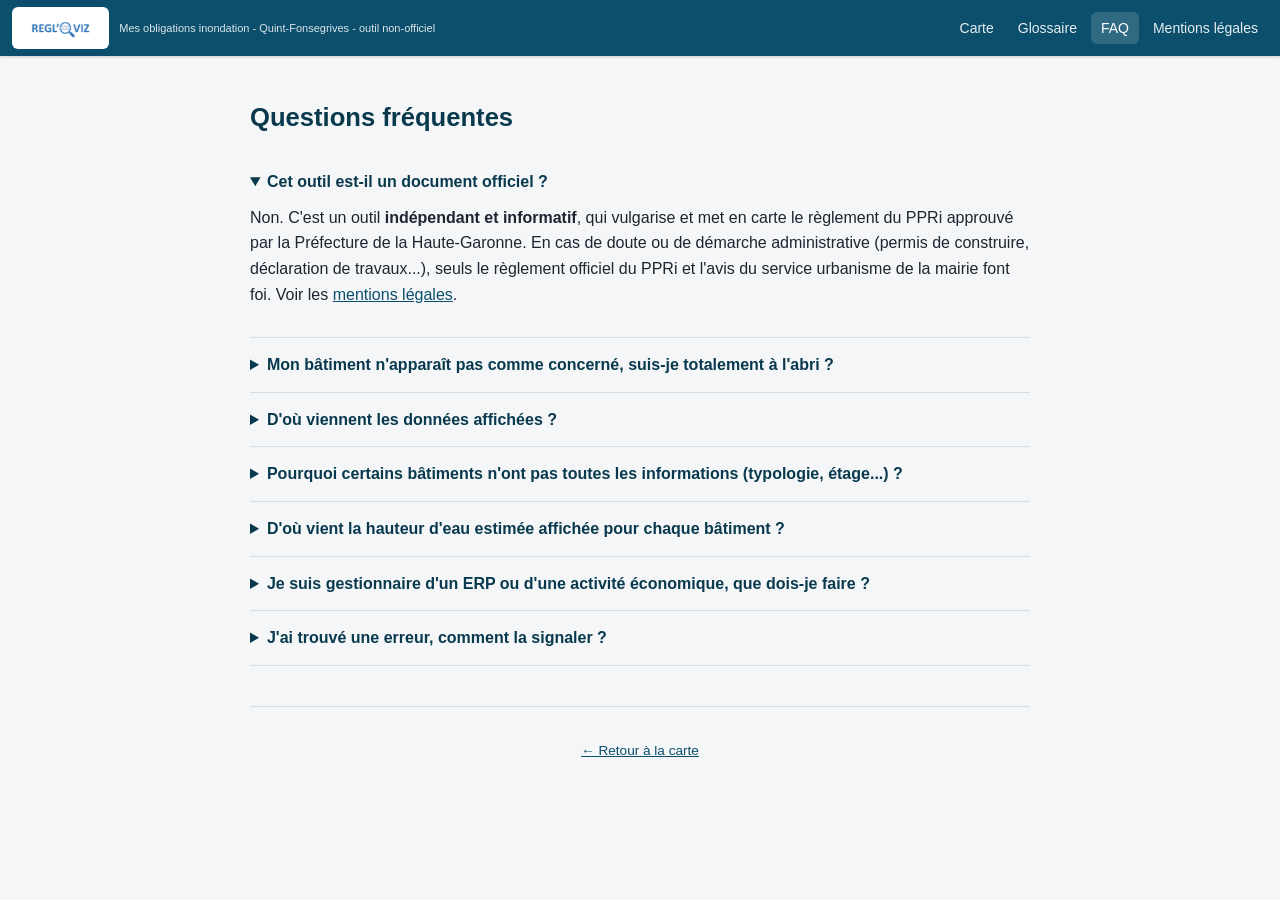
==== faq.html @ ef5ae8cb "Port QUINT-REGLOVIZ depuis REGLOVIZ (Septèmes-les-Vallons) vers Quint-Fonsegrives - Remplace le zona" ====
<!doctype html>
<html lang="fr">
<head>
  <meta charset="utf-8">
  <meta name="viewport" content="width=device-width, initial-scale=1">
  <title>Questions fréquentes - Mes obligations inondation</title>
  <meta name="description" content="Réponses aux questions fréquentes sur l'outil et sur le PPRi inondation de Quint-Fonsegrives.">
  <link rel="stylesheet" href="src/css/style.css">
  <link rel="icon" href="data:image/svg+xml,<svg xmlns=%22http://www.w3.org/2000/svg%22 viewBox=%220 0 100 100%22><text y=%22.9em%22 font-size=%2290%22>🌊</text></svg>">
</head>
<body>
  <a class="skip-link" href="#contenu">Aller au contenu principal</a>
  <header class="app-header">
    <a class="brand" href="index.html">
      <img class="brand-logo" src="src/assets/logo-reglo-viz.png" alt="REGL'OVIZ">
      <span class="brand-text">
        <small>Mes obligations inondation - Quint-Fonsegrives - outil non-officiel</small>
      </span>
    </a>
    <nav aria-label="Navigation principale">
      <a href="index.html">Carte</a>
      <a href="glossaire.html">Glossaire</a>
      <a href="faq.html" aria-current="page">FAQ</a>
      <a href="mentions-legales.html">Mentions légales</a>
    </nav>
    <button class="menu-toggle" id="menu-toggle" aria-label="Ouvrir le menu" aria-expanded="false" aria-controls="mobile-nav">☰</button>
  </header>
  <nav id="mobile-nav" class="mobile-nav" aria-label="Navigation mobile">
    <a href="index.html">🗺️ Carte</a>
    <a href="glossaire.html">📖 Glossaire</a>
    <a href="faq.html">❓ Questions fréquentes</a>
    <a href="mentions-legales.html">⚖️ Mentions légales</a>
  </nav>

  <main id="contenu" class="content-page">
    <h1>Questions fréquentes</h1>

    <details class="faq-item" open>
      <summary>Cet outil est-il un document officiel ?</summary>
      <p>
        Non. C'est un outil <strong>indépendant et informatif</strong>, qui
        vulgarise et met en carte le règlement du PPRi approuvé par la
        Préfecture de la Haute-Garonne. En cas de doute ou de démarche
        administrative (permis de construire, déclaration de travaux...),
        seuls le règlement officiel du PPRi et l'avis du service urbanisme de
        la mairie font foi. Voir les <a href="mentions-legales.html">mentions légales</a>.
      </p>
    </details>

    <details class="faq-item">
      <summary>Mon bâtiment n'apparaît pas comme concerné, suis-je totalement à l'abri ?</summary>
      <p>
        Le PPRi « Marcaissonne-Sauneseillonne » couvre un phénomène
        précis (débordement de cours d'eau). D'autres risques peuvent exister
        (ruissellement pluvial, autres aléas) sans être cartographiés par ce
        PPRi. Consultez <a href="https://www.georisques.gouv.fr/" target="_blank" rel="noopener">Géorisques</a>
        pour une vue d'ensemble des risques à votre adresse.
      </p>
    </details>

    <details class="faq-item">
      <summary>D'où viennent les données affichées ?</summary>
      <p>
        Le zonage réglementaire provient du PPRi approuvé, publié par la
        DDT de la Haute-Garonne. Les bâtiments proviennent de la BD TOPO®
        de l'IGN, croisés géographiquement avec le zonage, et complétés par
        la BDNB (typologie) lorsque disponible. La hauteur d'eau estimée est
        calculée à partir des cotes de crue historique officielles (isocotes
        PHE) et du Modèle Numérique de Terrain LiDAR HD de l'IGN. Les
        établissements recevant du public ne sont pas encore intégrés pour
        cette commune. Le détail est donné dans
        <a href="https://github.com/Geopi-Conseil/QUINT-REGLOVIZ" target="_blank" rel="noopener">le dépôt du projet</a> (fichier
        <code>docs/METHODOLOGIE.md</code>).
      </p>
    </details>

    <details class="faq-item">
      <summary>Pourquoi certains bâtiments n'ont pas toutes les informations (typologie, étage...) ?</summary>
      <p>
        Certaines informations (nombre de logements, présence d'un étage,
        usage précis) sont estimées à partir de données publiques qui ne sont
        pas exhaustives à l'échelle du bâtiment individuel. Lorsque la donnée
        est incertaine ou absente, l'outil l'indique explicitement plutôt que
        de deviner.
      </p>
    </details>

    <details class="faq-item">
      <summary>D'où vient la hauteur d'eau estimée affichée pour chaque bâtiment ?</summary>
      <p>
        Pour Quint-Fonsegrives, les cotes de crue historique (plus hautes eaux
        connues, PHE) sont disponibles sous forme cartographique (isocotes
        géoréférencées). L'outil interpole une surface d'eau continue entre
        ces lignes de cote, puis la compare à l'altitude du sol au droit de
        chaque bâtiment (Modèle Numérique de Terrain LiDAR HD de l'IGN,
        précision verticale officielle de 10 cm). La différence donne la
        hauteur d'eau estimée. C'est une <strong>estimation indicative</strong>,
        pas un calcul hydraulique réglementaire : le sol sous un bâtiment
        n'est jamais mesuré directement par le LiDAR (la toiture bloque le
        laser), il est donc lui-même interpolé à partir des points sol
        alentour. En cas de doute, le plan officiel des cotes PHE reste
        consultable auprès de la DDT ou de la mairie.
      </p>
    </details>

    <details class="faq-item">
      <summary>Je suis gestionnaire d'un ERP ou d'une activité économique, que dois-je faire ?</summary>
      <p>
        Cliquez sur votre établissement (ou recherchez son adresse) : le
        panneau d'information indique la zone réglementaire, les seuils de
        travaux applicables et, le cas échéant, votre éligibilité au Fonds
        Barnier. Un diagnostic de vulnérabilité réalisé par un professionnel
        reste la démarche de référence pour vos obligations précises.
      </p>
    </details>

    <details class="faq-item">
      <summary>J'ai trouvé une erreur, comment la signaler ?</summary>
      <p>
        Ouvrez une « issue » sur le dépôt du projet en décrivant le bâtiment
        concerné (adresse ou identifiant BD TOPO) et l'erreur constatée. Voir
        le fichier <code>CONTRIBUTING.md</code> du dépôt.
      </p>
    </details>

    <footer class="site-footer">
      <p><a href="index.html">← Retour à la carte</a></p>
    </footer>
  </main>

  <script src="src/js/nav.js"></script>
</body>
</html>
---- src/css/style.css ----
/* =========================================================================
   Mes obligations face au risque inondation - Quint-Fonsegrives
   Feuille de style principale
   Mobile-first, variables CSS, thème clair uniquement (contexte réglementaire
   -> on privilégie une lecture stable et imprimable plutôt qu'un mode sombre).
   ========================================================================= */

:root {
  /* Palette neutre de l'interface (volontairement distincte des couleurs
     réglementaires des zones, pour ne jamais les confondre) */
  --color-bg: #f5f6f8;
  --color-surface: #ffffff;
  --color-surface-alt: #eef1f5;
  --color-border: #d7dce3;
  --color-text: #1c2530;
  --color-text-muted: #545f6d;
  --color-primary: #0b4f6c;
  --color-primary-dark: #08394d;
  --color-primary-contrast: #ffffff;
  --color-focus: #1a73e8;
  --color-danger: #b3261e;
  --color-success: #2e7d32;

  /* Couleurs réglementaires des zones PPRi : DOIVENT rester cohérentes avec
     data/*.geojson (propriété zoneColor) et docs/METHODOLOGIE.md */
  --zone-bleue: #4fa8e0;
  --zone-jaune: #fbc02d;
  --zone-rouge: #e2001a;
  --zone-grise-hachuree: #8a8a8a;
  --zone-pourpre: #9e9e9e;
  --zone-hors: #9e9e9e;

  --radius-sm: 6px;
  --radius-md: 12px;
  --radius-lg: 16px;
  --shadow-1: 0 1px 3px rgba(20, 27, 36, 0.12), 0 1px 2px rgba(20, 27, 36, 0.08);
  --shadow-2: 0 8px 24px rgba(20, 27, 36, 0.18);

  --header-h: 56px;
  --panel-peek-h: 96px;

  color-scheme: light;
}

* {
  box-sizing: border-box;
}

html, body {
  height: 100%;
}

body {
  margin: 0;
  font-family: "Segoe UI", "Helvetica Neue", Arial, sans-serif;
  color: var(--color-text);
  background: var(--color-bg);
  -webkit-font-smoothing: antialiased;
}

a {
  color: var(--color-primary);
}

a:hover {
  color: var(--color-primary-dark);
}

img { max-width: 100%; }

/* ---------- Accessibilité : lien d'évitement + focus visible ---------- */

.skip-link {
  position: absolute;
  left: -999px;
  top: 0;
  background: var(--color-primary);
  color: #fff;
  padding: 10px 16px;
  z-index: 2000;
  border-radius: 0 0 var(--radius-sm) 0;
}

.skip-link:focus {
  left: 0;
}

:focus-visible {
  outline: 3px solid var(--color-focus);
  outline-offset: 2px;
}

/* ============================== En-tête ============================== */

.app-header {
  position: fixed;
  inset: 0 0 auto 0;
  height: var(--header-h);
  display: flex;
  align-items: center;
  gap: 12px;
  padding: 0 12px;
  background: var(--color-primary);
  color: var(--color-primary-contrast);
  z-index: 1200;
  box-shadow: var(--shadow-1);
}

.app-header .brand {
  display: flex;
  align-items: center;
  gap: 10px;
  color: #fff;
  text-decoration: none;
  font-weight: 600;
  line-height: 1.15;
  margin-right: auto;
  min-width: 0;
}

.app-header .brand .brand-logo {
  flex: none;
  height: 34px;
  width: auto;
  display: block;
  background: #fff;
  border-radius: var(--radius-sm);
  padding: 4px 8px;
  box-sizing: content-box;
}

.app-header .brand .brand-text {
  overflow: hidden;
  text-overflow: ellipsis;
  white-space: nowrap;
}

.app-header .brand .brand-text small {
  display: block;
  font-weight: 400;
  font-size: 11px;
  opacity: 0.85;
}

.app-header nav {
  display: none;
}

.app-header .menu-toggle {
  background: rgba(255,255,255,0.12);
  border: none;
  color: #fff;
  width: 40px;
  height: 40px;
  border-radius: var(--radius-sm);
  font-size: 18px;
  cursor: pointer;
}

@media (min-width: 860px) {
  .app-header nav {
    display: flex;
    gap: 4px;
  }
  .app-header nav a {
    color: #fff;
    text-decoration: none;
    font-size: 14px;
    padding: 8px 10px;
    border-radius: var(--radius-sm);
    opacity: 0.9;
  }
  .app-header nav a:hover,
  .app-header nav a[aria-current="page"] {
    background: rgba(255,255,255,0.15);
    opacity: 1;
  }
  .app-header .menu-toggle {
    display: none;
  }
}

/* Menu mobile déroulant */
.mobile-nav {
  position: fixed;
  top: var(--header-h);
  left: 0;
  right: 0;
  background: var(--color-primary-dark);
  z-index: 1150;
  display: none;
  flex-direction: column;
  padding: 8px;
  box-shadow: var(--shadow-2);
}

.mobile-nav.open {
  display: flex;
}

.mobile-nav a {
  color: #fff;
  text-decoration: none;
  padding: 12px 14px;
  border-radius: var(--radius-sm);
  font-size: 15px;
}

.mobile-nav a:hover {
  background: rgba(255,255,255,0.12);
}

@media (min-width: 860px) {
  .mobile-nav { display: none !important; }
}

/* ====================== Page de contenu (non-carte) ==================== */

.content-page {
  padding-top: calc(var(--header-h) + 24px);
  max-width: 820px;
  margin: 0 auto;
  padding-left: 20px;
  padding-right: 20px;
  padding-bottom: 64px;
  line-height: 1.6;
}

.content-page h1 {
  font-size: 1.6rem;
  color: var(--color-primary-dark);
}

.content-page h2 {
  font-size: 1.2rem;
  color: var(--color-primary-dark);
  margin-top: 2em;
}

.content-page .lead {
  font-size: 1.05rem;
  color: var(--color-text-muted);
}

.notice {
  background: #fff8e1;
  border: 1px solid #f2d98a;
  border-radius: var(--radius-md);
  padding: 14px 16px;
  font-size: 0.95rem;
  margin: 20px 0;
}

.notice.info {
  background: #e8f1f7;
  border-color: #b9d6e6;
}

.faq-item {
  border-bottom: 1px solid var(--color-border);
  padding: 14px 0;
}

.faq-item summary {
  cursor: pointer;
  font-weight: 600;
  color: var(--color-primary-dark);
}

.faq-item p {
  margin-top: 10px;
  color: var(--color-text);
}

footer.site-footer {
  border-top: 1px solid var(--color-border);
  margin-top: 40px;
  padding: 20px;
  font-size: 0.85rem;
  color: var(--color-text-muted);
  text-align: center;
}

/* ============================ Application carte ========================= */

.map-app {
  position: fixed;
  inset: var(--header-h) 0 0 0;
  display: block;
}

#map {
  position: absolute;
  inset: 0;
}

/* Boutons flottants (recherche, légende) */
.map-toolbar {
  position: absolute;
  top: 12px;
  left: 12px;
  right: 12px;
  z-index: 900;
  display: flex;
  gap: 8px;
  align-items: flex-start;
  pointer-events: none;
}

.map-toolbar > * {
  pointer-events: auto;
}

.search-box {
  flex: 1 1 auto;
  min-width: 0;
  max-width: 420px;
  background: var(--color-surface);
  border-radius: var(--radius-md);
  box-shadow: var(--shadow-1);
  display: flex;
  align-items: center;
  padding: 4px 4px 4px 12px;
  position: relative;
}

.search-box input {
  border: none;
  outline: none;
  flex: 1;
  font-size: 15px;
  padding: 10px 6px;
  background: transparent;
  color: var(--color-text);
  min-width: 0;
}

.search-box button {
  background: var(--color-primary);
  color: #fff;
  border: none;
  border-radius: var(--radius-sm);
  width: 38px;
  height: 38px;
  cursor: pointer;
  flex: none;
}

.search-results {
  position: absolute;
  top: calc(100% + 6px);
  left: 0;
  right: 0;
  background: var(--color-surface);
  border-radius: var(--radius-md);
  box-shadow: var(--shadow-2);
  max-height: 260px;
  overflow-y: auto;
  display: none;
}

.search-results.open { display: block; }

.search-results button {
  display: block;
  width: 100%;
  text-align: left;
  padding: 10px 14px;
  background: none;
  border: none;
  border-bottom: 1px solid var(--color-border);
  font-size: 14px;
  cursor: pointer;
  color: var(--color-text);
}

.search-results button:hover,
.search-results button:focus-visible {
  background: var(--color-surface-alt);
}

.icon-btn {
  background: var(--color-surface);
  border: none;
  border-radius: var(--radius-md);
  box-shadow: var(--shadow-1);
  width: 42px;
  height: 42px;
  font-size: 18px;
  cursor: pointer;
  flex: none;
  color: var(--color-text);
}

.icon-btn[aria-pressed="true"] {
  background: var(--color-primary);
  color: #fff;
}

/* Géolocalisation : bouton dédié en bas à droite au-dessus du panneau */
.locate-btn {
  position: absolute;
  right: 12px;
  z-index: 850;
  bottom: calc(var(--panel-peek-h) + 16px);
}

/* ------------------------------- Légende --------------------------------
   Bouton + panneau déroulant (et non un contrôle Leaflet toujours visible)
   pour ne jamais recouvrir la recherche ni le panneau d'information, quelle
   que soit la taille d'écran. */

.legend-wrapper {
  position: relative;
  flex: none;
}

.legend-box {
  position: absolute;
  top: calc(100% + 8px);
  right: 0;
  background: var(--color-surface);
  border-radius: var(--radius-md);
  box-shadow: var(--shadow-2);
  padding: 12px 14px;
  font-size: 13px;
  width: 240px;
  max-width: calc(100vw - 24px);
  display: none;
}

.legend-box.open {
  display: block;
}

.legend-box h3 {
  margin: 0 0 8px;
  font-size: 13px;
  text-transform: uppercase;
  letter-spacing: 0.04em;
  color: var(--color-text-muted);
}

.legend-row {
  display: flex;
  align-items: center;
  gap: 8px;
  padding: 3px 0;
}

.legend-swatch {
  width: 14px;
  height: 14px;
  border-radius: 3px;
  flex: none;
  border: 1px solid rgba(0,0,0,0.15);
}

/* --------------------------- Tableau de bord ------------------------------
   Même principe bouton + panneau déroulant que la légende, à l'attention
   des élus/techniciens : agrégats communaux dont chaque donnée est
   cliquable pour surligner les bâtiments correspondants sur la carte
   (voir dashboardHighlight dans src/js/app.js). */

.dashboard-wrapper {
  position: relative;
  flex: none;
}

.dashboard-box {
  position: absolute;
  top: calc(100% + 8px);
  right: 0;
  background: var(--color-surface);
  border-radius: var(--radius-md);
  box-shadow: var(--shadow-2);
  padding: 14px 16px;
  font-size: 13px;
  width: 360px;
  max-width: calc(100vw - 24px);
  max-height: min(70vh, 560px);
  overflow-y: auto;
  display: none;
}

.dashboard-box.open {
  display: block;
}

.dashboard-box h3 {
  margin: 0 0 4px;
  font-size: 14px;
}

.dashboard-intro {
  margin: 0 0 12px;
  font-size: 12px;
  color: var(--color-text-muted);
}

.dashboard-active-filter {
  display: flex;
  align-items: center;
  justify-content: space-between;
  gap: 8px;
  background: var(--color-primary);
  color: #fff;
  border-radius: var(--radius-sm);
  padding: 6px 10px;
  font-size: 12px;
  margin-bottom: 10px;
}

/* Le sélecteur ci-dessus a la même spécificité que la règle [hidden] du
   navigateur (display:none) : sans cette surcharge explicite, l'ordre des
   règles ferait gagner .dashboard-active-filter et la puce resterait
   visible même une fois l'attribut hidden posé par le JS. */
.dashboard-active-filter[hidden] {
  display: none;
}

.dashboard-active-filter button {
  flex: none;
  background: none;
  border: none;
  color: #fff;
  font-size: 15px;
  line-height: 1;
  cursor: pointer;
  padding: 2px 4px;
}

.dashboard-group + .dashboard-group {
  margin-top: 14px;
}

.dashboard-group h4 {
  margin: 0 0 6px;
  font-size: 11px;
  text-transform: uppercase;
  letter-spacing: 0.04em;
  color: var(--color-text-muted);
}

.dashboard-tile {
  display: flex;
  align-items: center;
  gap: 8px;
  width: 100%;
  text-align: left;
  padding: 8px 10px;
  border: 1px solid var(--color-border);
  border-radius: var(--radius-sm);
  background: var(--color-surface-alt);
  cursor: pointer;
  margin-bottom: 6px;
  font: inherit;
  color: var(--color-text);
}

.dashboard-tile:last-child {
  margin-bottom: 0;
}

.dashboard-tile:hover,
.dashboard-tile:focus-visible {
  border-color: var(--color-primary);
}

.dashboard-tile-count {
  flex: none;
  min-width: 32px;
  font-weight: 700;
  font-size: 15px;
  color: var(--color-primary);
  text-align: right;
}

.dashboard-tile-label {
  flex: 1;
  line-height: 1.25;
}

.dashboard-tile.sub {
  margin-left: 18px;
  width: calc(100% - 18px);
  background: transparent;
  border-style: dashed;
}

.dashboard-tile-zone .legend-swatch {
  flex: none;
}

/* Placée après .dashboard-tile.sub (même spécificité que lui) pour que
   l'état actif l'emporte toujours, y compris sur une sous-tuile dont le
   fond transparent écraserait sinon le fond bleu ci-dessous. */
.dashboard-tile[aria-pressed="true"] {
  background: var(--color-primary);
  border-color: var(--color-primary);
  color: #fff;
}

.dashboard-tile[aria-pressed="true"] .dashboard-tile-count {
  color: #fff;
}

/* ------------------------------ Panneau info ----------------------------- */

.info-panel {
  position: absolute;
  z-index: 1000;
  background: var(--color-surface);
  box-shadow: var(--shadow-2);
  display: flex;
  flex-direction: column;
  overflow: hidden;
}

/* Mobile : bottom sheet */
.info-panel {
  left: 0;
  right: 0;
  bottom: 0;
  top: auto;
  height: var(--panel-peek-h);
  max-height: 82vh;
  border-radius: var(--radius-lg) var(--radius-lg) 0 0;
  transition: height 0.28s ease;
}

.info-panel.expanded {
  height: 82vh;
}

.panel-handle {
  width: 100%;
  border: none;
  background: none;
  padding: 10px 16px 6px;
  cursor: pointer;
  flex: none;
  text-align: left;
}

.panel-handle .grip {
  width: 40px;
  height: 4px;
  background: var(--color-border);
  border-radius: 2px;
  margin: 0 auto 10px;
}

.panel-handle .panel-title-row {
  display: flex;
  align-items: center;
  gap: 10px;
}

.panel-handle .zone-dot {
  width: 14px;
  height: 14px;
  border-radius: 50%;
  flex: none;
}

.panel-handle h2 {
  margin: 0;
  font-size: 1.02rem;
  color: var(--color-text);
  overflow: hidden;
  text-overflow: ellipsis;
  white-space: nowrap;
}

.panel-handle .panel-subtitle {
  font-size: 0.82rem;
  color: var(--color-text-muted);
  margin-top: 2px;
}

.panel-body {
  padding: 0 18px 24px;
  overflow-y: auto;
  flex: 1;
}

.panel-body .intro-block p {
  color: var(--color-text-muted);
}

.panel-body .badge {
  display: inline-block;
  padding: 4px 10px;
  border-radius: 999px;
  font-size: 0.78rem;
  font-weight: 600;
  color: #fff;
}

.panel-body section.detail-block {
  border-top: 1px solid var(--color-border);
  padding: 14px 0;
}

.panel-body section.detail-block h3 {
  font-size: 0.95rem;
  margin: 0 0 8px;
  color: var(--color-primary-dark);
  display: flex;
  align-items: center;
  gap: 8px;
}

.panel-body section.detail-block p,
.panel-body section.detail-block li {
  font-size: 0.92rem;
  color: var(--color-text);
}

.panel-body .figure-row {
  display: flex;
  flex-wrap: wrap;
  gap: 10px;
  margin: 8px 0;
}

.figure-chip {
  background: var(--color-surface-alt);
  border-radius: var(--radius-sm);
  padding: 8px 12px;
  font-size: 0.85rem;
}

.figure-chip strong {
  display: block;
  font-size: 1.05rem;
  color: var(--color-primary-dark);
}

details.tech-details {
  margin-top: 10px;
  background: var(--color-surface-alt);
  border-radius: var(--radius-sm);
  padding: 10px 12px;
}

details.tech-details summary {
  cursor: pointer;
  font-size: 0.86rem;
  font-weight: 600;
  color: var(--color-text-muted);
}

details.tech-details .tech-row {
  font-size: 0.82rem;
  padding: 6px 0;
  border-top: 1px solid var(--color-border);
}

details.tech-details .tech-row:first-of-type {
  border-top: none;
}

details.tech-details dt {
  font-weight: 600;
  color: var(--color-text-muted);
}

details.tech-details dd {
  margin: 2px 0 0;
}

/* ---------------------- Correction déclarative du visiteur --------------- */

.correction-active-note {
  margin: 8px 0 0;
  font-size: 0.82rem;
  font-weight: 600;
  color: var(--color-primary-dark);
}

details.correction-block {
  margin: 10px 0 14px;
  background: var(--color-surface-alt);
  border: 1px dashed var(--color-primary);
  border-radius: var(--radius-sm);
  padding: 10px 12px;
}

details.correction-block summary {
  cursor: pointer;
  font-size: 0.88rem;
  font-weight: 600;
  color: var(--color-primary-dark);
}

.correction-body {
  margin-top: 10px;
}

.correction-body fieldset {
  border: none;
  padding: 0;
  margin: 0 0 12px;
}

.correction-body legend {
  font-size: 0.82rem;
  font-weight: 600;
  color: var(--color-text-muted);
  padding: 0 0 6px;
}

.correction-body .radio-row {
  display: flex;
  align-items: center;
  gap: 6px;
  font-size: 0.88rem;
  padding: 3px 0;
  cursor: pointer;
}

.correction-body select,
.correction-body input[type="number"] {
  width: 100%;
  padding: 8px 10px;
  border: 1px solid var(--color-border);
  border-radius: var(--radius-sm);
  background: var(--color-surface);
  color: var(--color-text);
  font: inherit;
  font-size: 0.88rem;
}

.correction-body label {
  display: block;
  font-size: 0.82rem;
  color: var(--color-text-muted);
}

.correction-actions {
  display: flex;
  gap: 8px;
  margin-top: 4px;
}

.correction-note {
  font-size: 0.76rem;
  margin: 10px 0 0;
}

/* ---------------- Mesures recommandées ou obligatoires ------------------- */

.measure-block {
  margin-bottom: 14px;
}

.measure-block:last-child {
  margin-bottom: 0;
}

.measure-block h4 {
  font-size: 0.85rem;
  margin: 0 0 4px;
  color: var(--color-primary-dark);
}

.panel-close {
  position: absolute;
  top: 10px;
  right: 10px;
  width: 32px;
  height: 32px;
  border-radius: 50%;
  border: none;
  background: var(--color-surface-alt);
  cursor: pointer;
  font-size: 16px;
}

.welcome-cta {
  display: flex;
  flex-wrap: wrap;
  gap: 10px;
  margin-top: 16px;
}

.btn {
  display: inline-flex;
  align-items: center;
  gap: 8px;
  padding: 10px 16px;
  border-radius: var(--radius-sm);
  border: 1px solid var(--color-border);
  background: var(--color-surface);
  color: var(--color-text);
  text-decoration: none;
  font-size: 0.9rem;
  cursor: pointer;
}

.btn.primary {
  background: var(--color-primary);
  border-color: var(--color-primary);
  color: #fff;
}

.btn:hover { filter: brightness(0.97); }

/* Desktop : panneau latéral fixe */
@media (min-width: 860px) {
  .info-panel {
    top: 16px;
    right: 16px;
    bottom: 16px;
    left: auto;
    width: 380px;
    height: auto !important;
    max-height: none;
    border-radius: var(--radius-lg);
  }
  .panel-handle { cursor: default; }
  .panel-handle .grip { display: none; }
  .locate-btn { bottom: 16px; }
  .map-toolbar { right: 420px; }
}

/* ------------------------- Étiquettes / marqueurs ERP -------------------- */

.erp-marker {
  width: 16px;
  height: 16px;
  border-radius: 50%;
  border: 2px solid #fff;
  box-shadow: 0 0 0 1px rgba(0,0,0,0.25);
}

.leaflet-popup-content-wrapper {
  border-radius: var(--radius-md);
}

/* ---------------- Repères clignotants du tableau de bord ----------------
   Voir dashboardBeacons / spawnDashboardBeacon dans src/js/app.js : un
   bâtiment surligné reste minuscule à l'échelle communale, ce cercle en
   pixels fixes (donc de taille constante quel que soit le zoom) clignote
   deux fois puis est retiré de la carte. */

@keyframes dashboard-beacon-ping {
  0% { transform: scale(0.6); opacity: 0.9; }
  70% { transform: scale(2); opacity: 0; }
  100% { transform: scale(2); opacity: 0; }
}

.dashboard-beacon {
  transform-box: fill-box;
  transform-origin: center;
  animation: dashboard-beacon-ping 1.3s ease-out 2;
  pointer-events: none;
}

/* -------------------------------- Utilitaires ---------------------------- */

.visually-hidden {
  position: absolute !important;
  width: 1px; height: 1px;
  padding: 0; margin: -1px;
  overflow: hidden;
  clip: rect(0,0,0,0);
  white-space: nowrap; border: 0;
}

.text-muted { color: var(--color-text-muted); }
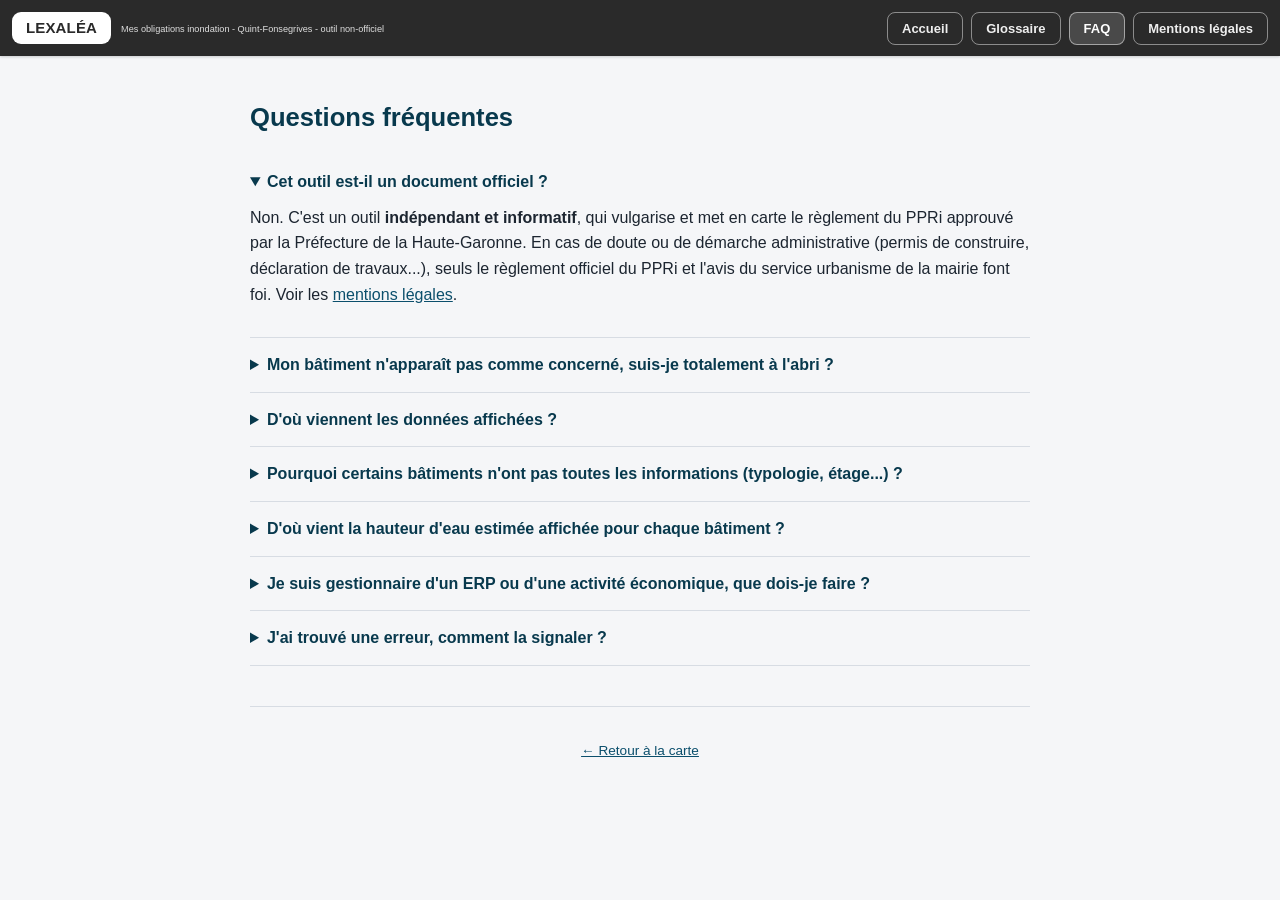
==== commit cc7264e1: "Rebrand LEXALEA + refonte 3 parcours (Habitants / Elus & collectivites / Services techniques) - Ecra" ====
--- a/faq.html
+++ b/faq.html
@@ -11,14 +11,10 @@
 <body>
   <a class="skip-link" href="#contenu">Aller au contenu principal</a>
   <header class="app-header">
-    <a class="brand" href="index.html">
-      <img class="brand-logo" src="src/assets/logo-reglo-viz.png" alt="REGL'OVIZ">
-      <span class="brand-text">
-        <small>Mes obligations inondation - Quint-Fonsegrives - outil non-officiel</small>
-      </span>
-    </a>
-    <nav aria-label="Navigation principale">
-      <a href="index.html">Carte</a>
+    <a class="brand" href="index.html"><span class="brand-pill">LEXALÉA</span></a>
+    <span class="brand-text"><small>Mes obligations inondation - Quint-Fonsegrives - outil non-officiel</small></span>
+    <nav class="nav-pills" aria-label="Navigation principale">
+      <a href="index.html">Accueil</a>
       <a href="glossaire.html">Glossaire</a>
       <a href="faq.html" aria-current="page">FAQ</a>
       <a href="mentions-legales.html">Mentions légales</a>
@@ -26,7 +22,7 @@
     <button class="menu-toggle" id="menu-toggle" aria-label="Ouvrir le menu" aria-expanded="false" aria-controls="mobile-nav">☰</button>
   </header>
   <nav id="mobile-nav" class="mobile-nav" aria-label="Navigation mobile">
-    <a href="index.html">🗺️ Carte</a>
+    <a href="index.html">🏠 Accueil</a>
     <a href="glossaire.html">📖 Glossaire</a>
     <a href="faq.html">❓ Questions fréquentes</a>
     <a href="mentions-legales.html">⚖️ Mentions légales</a>
--- a/src/css/style.css
+++ b/src/css/style.css
@@ -30,6 +30,21 @@
   --zone-pourpre: #9e9e9e;
   --zone-hors: #9e9e9e;
 
+  /* Identité LEXALÉA : nav sombre + un badge de couleur par parcours (voir
+     docs/ARCHITECTURE pour l'origine de ces teintes, reprises du prototype
+     d'interface). Les bandeaux du panneau Habitants reprennent la palette
+     du prototype (proto_lexalea.pptx). */
+  --nav-bg: #2a2a2a;
+  --nav-bg-dark: #1f1f1f;
+  --mode-habitants: #2e3b52;
+  --mode-elus: #6b5a1f;
+  --mode-services: #2f6f63;
+  --band-zonage: #afc2e8;
+  --band-profil: #f5d76e;
+  --band-estimation: #9fb4dd;
+  --band-mesures: #c9ddc2;
+  --band-travaux: #f3c8a6;
+
   --radius-sm: 6px;
   --radius-md: 12px;
   --radius-lg: 16px;
@@ -44,6 +59,17 @@
 
 * {
   box-sizing: border-box;
+}
+
+/* Les écrans applicatifs (en-tête, accueil, carte) fixent tous un display
+   explicite (flex/block) pour leur état visible, ce qui l'emporterait sur
+   l'attribut [hidden] du navigateur (règle de spécificité égale, UA vs
+   auteur) sans cette surcharge explicite. setMode()/showAccueil() dans
+   src/js/app.js basculent ces 3 écrans via l'attribut hidden. */
+#app-header[hidden],
+#screen-map[hidden],
+#screen-accueil[hidden] {
+  display: none;
 }
 
 html, body {
@@ -98,10 +124,10 @@
   height: var(--header-h);
   display: flex;
   align-items: center;
-  gap: 12px;
+  gap: 10px;
   padding: 0 12px;
-  background: var(--color-primary);
-  color: var(--color-primary-contrast);
+  background: var(--nav-bg);
+  color: #fff;
   z-index: 1200;
   box-shadow: var(--shadow-1);
 }
@@ -110,39 +136,60 @@
   display: flex;
   align-items: center;
   gap: 10px;
-  color: #fff;
+  color: #333;
   text-decoration: none;
+  line-height: 1.15;
+  min-width: 0;
+  flex: none;
+}
+
+.app-header .brand .brand-pill {
+  flex: none;
+  background: #fff;
+  color: #2a2a2a;
+  font-weight: 800;
+  font-size: 15px;
+  letter-spacing: 0.01em;
+  padding: 7px 14px;
+  border-radius: 9px;
+}
+
+.app-header .mode-badge {
+  flex: none;
+  background: var(--mode-badge, var(--mode-habitants));
+  color: #fff;
   font-weight: 600;
-  line-height: 1.15;
-  margin-right: auto;
-  min-width: 0;
-}
-
-.app-header .brand .brand-logo {
-  flex: none;
-  height: 34px;
-  width: auto;
-  display: block;
-  background: #fff;
-  border-radius: var(--radius-sm);
-  padding: 4px 8px;
-  box-sizing: content-box;
-}
-
-.app-header .brand .brand-text {
+  font-size: 12.5px;
+  padding: 7px 13px;
+  border-radius: 9px;
+  white-space: nowrap;
+}
+
+.app-header .nav-retour {
+  color: #fff;
+  opacity: 0.88;
+  text-decoration: none;
+  font-size: 13px;
+  white-space: nowrap;
+  overflow: hidden;
+  text-overflow: ellipsis;
+  display: none;
+}
+
+.app-header .nav-retour:hover { opacity: 1; }
+
+.app-header .brand-text {
+  color: #fff;
+  opacity: 0.85;
+  font-size: 11px;
   overflow: hidden;
   text-overflow: ellipsis;
   white-space: nowrap;
-}
-
-.app-header .brand .brand-text small {
-  display: block;
-  font-weight: 400;
-  font-size: 11px;
-  opacity: 0.85;
-}
-
-.app-header nav {
+  margin-right: auto;
+  display: none;
+}
+
+.app-header nav.nav-pills {
   display: none;
 }
 
@@ -155,23 +202,32 @@
   border-radius: var(--radius-sm);
   font-size: 18px;
   cursor: pointer;
+  margin-left: auto;
+}
+
+@media (min-width: 640px) {
+  .app-header .nav-retour { display: inline; }
 }
 
 @media (min-width: 860px) {
-  .app-header nav {
+  .app-header .brand-text { display: block; margin-right: 0; }
+  .app-header nav.nav-pills {
     display: flex;
-    gap: 4px;
+    gap: 8px;
+    margin-left: auto;
   }
-  .app-header nav a {
+  .app-header nav.nav-pills a {
     color: #fff;
     text-decoration: none;
-    font-size: 14px;
-    padding: 8px 10px;
-    border-radius: var(--radius-sm);
-    opacity: 0.9;
+    font-size: 13px;
+    font-weight: 600;
+    padding: 8px 14px;
+    border-radius: 8px;
+    border: 1px solid rgba(255,255,255,0.5);
+    opacity: 0.92;
   }
-  .app-header nav a:hover,
-  .app-header nav a[aria-current="page"] {
+  .app-header nav.nav-pills a:hover,
+  .app-header nav.nav-pills a[aria-current="page"] {
     background: rgba(255,255,255,0.15);
     opacity: 1;
   }
@@ -186,7 +242,7 @@
   top: var(--header-h);
   left: 0;
   right: 0;
-  background: var(--color-primary-dark);
+  background: var(--nav-bg-dark);
   z-index: 1150;
   display: none;
   flex-direction: column;
@@ -213,6 +269,82 @@
 @media (min-width: 860px) {
   .mobile-nav { display: none !important; }
 }
+
+/* ============================ Écran d'accueil =========================== */
+/* 3 parcours (Habitants / Élus & collectivités / Services techniques), repris
+   du prototype d'interface (proto_lexalea.pptx) : carte claire sur fond
+   cartographique abstrait, pastille LEXALÉA, un bouton par parcours. */
+
+.screen-accueil {
+  position: fixed;
+  inset: 0;
+  display: flex;
+  align-items: center;
+  justify-content: center;
+  padding: 24px;
+  background:
+    radial-gradient(ellipse 60% 50% at 72% 30%, #3a5a78 0%, transparent 60%),
+    radial-gradient(ellipse 50% 45% at 22% 75%, #3f6b52 0%, transparent 55%),
+    #22303c;
+}
+
+.accueil-card {
+  background: #fbeac2;
+  border-radius: var(--radius-lg);
+  box-shadow: var(--shadow-2);
+  padding: 44px 40px;
+  max-width: 560px;
+  width: 100%;
+  text-align: center;
+}
+
+.accueil-logo {
+  display: inline-block;
+  background: #fff;
+  color: #2a2a2a;
+  font-weight: 800;
+  font-size: 18px;
+  padding: 9px 20px;
+  border-radius: 9px;
+  margin-bottom: 20px;
+}
+
+.accueil-card h1 {
+  margin: 0 0 10px;
+  font-size: 1.5rem;
+  color: #a67c1e;
+  font-weight: 800;
+}
+
+.accueil-card p {
+  margin: 0 0 28px;
+  color: #6b5a1f;
+  font-size: 0.95rem;
+  line-height: 1.55;
+}
+
+.accueil-buttons {
+  display: grid;
+  grid-template-columns: repeat(auto-fit, minmax(150px, 1fr));
+  gap: 12px;
+}
+
+.accueil-btn {
+  border: none;
+  border-radius: 10px;
+  padding: 16px 14px;
+  color: #fff;
+  font-weight: 700;
+  font-size: 14.5px;
+  cursor: pointer;
+  font-family: inherit;
+}
+
+.accueil-btn:hover { filter: brightness(1.08); }
+
+.accueil-btn-habitants { background: var(--mode-habitants); }
+.accueil-btn-elus { background: var(--mode-elus); }
+.accueil-btn-services { background: var(--mode-services); }
 
 /* ====================== Page de contenu (non-carte) ==================== */
 
@@ -487,6 +619,10 @@
   display: block;
 }
 
+body[data-mode="elus"] .dashboard-box {
+  width: 420px;
+}
+
 .dashboard-box h3 {
   margin: 0 0 4px;
   font-size: 14px;
@@ -603,6 +739,148 @@
 
 .dashboard-tile[aria-pressed="true"] .dashboard-tile-count {
   color: #fff;
+}
+
+/* --------- Parcours : badge de mode, visibilité conditionnelle ----------- */
+
+body[data-mode="habitants"] .mode-badge { background: var(--mode-habitants); }
+body[data-mode="elus"] .mode-badge { background: var(--mode-elus); }
+body[data-mode="services"] .mode-badge { background: var(--mode-services); }
+
+/* Le tableau de bord communal (agrégats + chapitre 4) est réservé au
+   parcours Élus & collectivités : masqué ailleurs plutôt que dupliqué. */
+body:not([data-mode="elus"]) .dashboard-wrapper { display: none; }
+
+/* --------- Tableau de bord communal : statistiques + chapitre 4 ---------- */
+
+.dashboard-stats {
+  display: grid;
+  grid-template-columns: repeat(2, 1fr);
+  gap: 8px;
+  margin-bottom: 14px;
+}
+
+.dashboard-stat {
+  background: var(--color-surface-alt);
+  border-radius: var(--radius-sm);
+  padding: 10px 12px;
+}
+
+.dashboard-stat strong {
+  display: block;
+  font-size: 1.15rem;
+  color: var(--mode-elus);
+}
+
+.dashboard-stat span {
+  font-size: 11px;
+  color: var(--color-text-muted);
+  line-height: 1.3;
+}
+
+.chapitre4-card {
+  background: var(--color-surface-alt);
+  border-radius: var(--radius-sm);
+  padding: 11px 12px;
+  margin-bottom: 8px;
+}
+
+.chapitre4-card:last-child { margin-bottom: 0; }
+
+.chapitre4-card .chapitre4-head {
+  display: flex;
+  justify-content: space-between;
+  align-items: flex-start;
+  gap: 8px;
+  margin-bottom: 4px;
+}
+
+.chapitre4-card .chapitre4-title {
+  font-weight: 700;
+  font-size: 0.86rem;
+  color: var(--color-text);
+}
+
+.chapitre4-card .chapitre4-delai {
+  flex: none;
+  font-size: 10.5px;
+  font-weight: 700;
+  padding: 3px 8px;
+  border-radius: 999px;
+  background: #e7dec4;
+  color: var(--mode-elus);
+  white-space: nowrap;
+}
+
+.chapitre4-card p {
+  font-size: 0.8rem;
+  color: var(--color-text-muted);
+  margin: 0 0 4px;
+  line-height: 1.5;
+}
+
+.chapitre4-card .chapitre4-ref {
+  font-size: 10.5px;
+  color: #999;
+}
+
+/* ----------- Services techniques : panneau « socle commun » par zone ----- */
+
+.zone-exception-callout {
+  background: #fbeac2;
+  border: 1px solid #f0d898;
+  border-radius: var(--radius-sm);
+  padding: 12px 14px;
+  font-size: 0.85rem;
+  line-height: 1.55;
+  color: #7a5c14;
+  margin: 10px 0 16px;
+}
+
+.socle-theme-card {
+  background: var(--color-surface-alt);
+  border-radius: var(--radius-sm);
+  padding: 12px 14px;
+  margin-bottom: 10px;
+}
+
+.socle-theme-card:last-child { margin-bottom: 0; }
+
+.socle-theme-card h4 {
+  margin: 0 0 4px;
+  font-size: 0.86rem;
+  color: var(--color-primary-dark);
+}
+
+.socle-theme-card p {
+  margin: 0;
+  font-size: 0.82rem;
+  color: var(--color-text);
+  line-height: 1.55;
+}
+
+.zone-chip-row {
+  display: flex;
+  flex-direction: column;
+  gap: 8px;
+  margin: 10px 0 16px;
+}
+
+.zone-chip {
+  border: none;
+  border-radius: 9px;
+  padding: 11px 13px;
+  font-size: 0.83rem;
+  font-weight: 700;
+  color: #fff;
+  text-align: left;
+  cursor: pointer;
+  font-family: inherit;
+}
+
+.zone-chip[aria-pressed="true"] {
+  outline: 3px solid #232323;
+  outline-offset: -3px;
 }
 
 /* ------------------------------ Panneau info ----------------------------- */
@@ -770,6 +1048,107 @@
 details.tech-details dd {
   margin: 2px 0 0;
 }
+
+/* --------------------- Panneau en bandeaux (Habitants / Services) --------
+   Accordéon de bandeaux colorés repris du prototype d'interface : chaque
+   bandeau est un <button> plein-largeur de couleur distincte, qui déplie son
+   contenu en blanc en dessous. Utilisé par renderBuildingPanel() (parcours
+   Habitants et Services techniques) et par renderZonePanel() (socle commun,
+   parcours Services techniques) — voir src/js/app.js §4 et §4ter. */
+
+.band-accordion {
+  margin: -0 -18px 0;
+}
+
+.band-item + .band-item {
+  border-top: 1px solid rgba(0,0,0,0.06);
+}
+
+.band-head {
+  width: 100%;
+  list-style: none;
+  text-align: left;
+  cursor: pointer;
+  padding: 14px 18px;
+  font-size: 0.95rem;
+  font-weight: 700;
+  color: #232323;
+  display: flex;
+  justify-content: space-between;
+  align-items: center;
+  gap: 10px;
+}
+
+.band-head::-webkit-details-marker { display: none; }
+
+.band-head::after {
+  content: "+";
+  flex: none;
+  font-weight: 800;
+  opacity: 0.6;
+}
+
+details[open] > .band-head::after {
+  content: "–";
+}
+
+.band-body {
+  padding: 14px 18px 18px;
+  background: #fff;
+  font-size: 0.88rem;
+  line-height: 1.6;
+}
+
+.band-body p { margin: 0 0 8px; }
+.band-body p:last-child { margin-bottom: 0; }
+
+.band-body.band-body-tinted {
+  background: inherit;
+}
+
+.band-estimation-figure {
+  font-size: 1.9rem;
+  font-weight: 800;
+  color: var(--mode-habitants);
+  margin: 4px 0 8px;
+}
+
+.band-estimation-label {
+  font-size: 0.75rem;
+  font-weight: 700;
+  text-transform: uppercase;
+  letter-spacing: 0.03em;
+  color: #666;
+  margin-bottom: 4px;
+}
+
+.band-item-zonage .band-head { background: var(--band-zonage); }
+.band-item-profil .band-head { background: var(--band-profil); }
+.band-item-estimation .band-head { background: var(--band-estimation); }
+.band-item-mesures .band-head { background: var(--band-mesures); }
+.band-item-travaux .band-head { background: var(--band-travaux); }
+
+/* Dans la bande « Mesures », les sous-actions reprennent le fond de la
+   bande (comme dans le prototype) plutôt qu'un fond blanc neutre. */
+.band-item-mesures .band-body { background: var(--band-mesures); }
+
+.band-subaction {
+  display: block;
+  width: 100%;
+  text-align: left;
+  background: #ededed;
+  border: none;
+  border-radius: 8px;
+  padding: 11px 14px;
+  font-size: 0.88rem;
+  font-weight: 700;
+  font-family: inherit;
+  color: #232323;
+  cursor: default;
+  margin-bottom: 8px;
+}
+
+.band-subaction:last-child { margin-bottom: 0; }
 
 /* ---------------------- Correction déclarative du visiteur --------------- */
 
